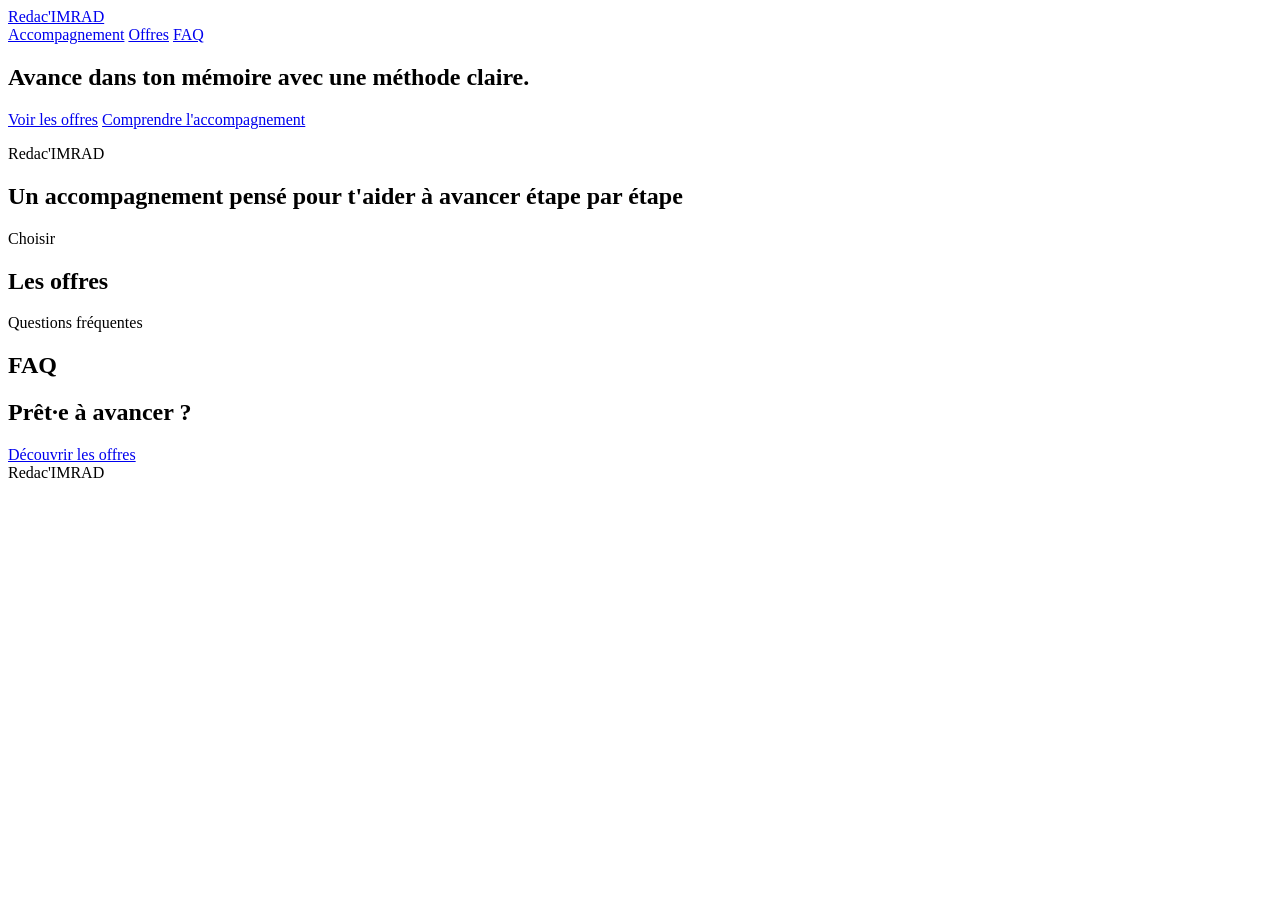
==== index.html @ b7d5efb0 "Initialise la page publique Redac'IMRAD" ====
<!doctype html>
<html lang="fr">
<head>
  <meta charset="utf-8">
  <meta name="viewport" content="width=device-width, initial-scale=1">
  <meta name="description" content="Redac'IMRAD — accompagnement des étudiants pour structurer et avancer dans leur mémoire.">
  <title>Redac'IMRAD</title>
  <link rel="stylesheet" href="styles.css">
</head>
<body>
  <header class="site-header">
    <div class="container header-inner">
      <a class="brand" href="#top" id="brand-name">Redac'IMRAD</a>
      <nav aria-label="Navigation principale">
        <a href="#accompagnement">Accompagnement</a>
        <a href="#offres">Offres</a>
        <a href="#faq">FAQ</a>
      </nav>
    </div>
  </header>

  <main id="top">
    <section class="hero">
      <div class="container hero-inner">
        <p class="eyebrow" id="hero-eyebrow"></p>
        <h1 id="hero-title">Avance dans ton mémoire avec une méthode claire.</h1>
        <p class="hero-text" id="hero-text"></p>
        <div class="hero-actions">
          <a class="button button-primary" id="primary-cta" href="#offres">Voir les offres</a>
          <a class="button button-secondary" href="#accompagnement">Comprendre l'accompagnement</a>
        </div>
      </div>
    </section>

    <section class="section" id="accompagnement">
      <div class="container">
        <p class="section-kicker">Redac'IMRAD</p>
        <h2>Un accompagnement pensé pour t'aider à avancer étape par étape</h2>
        <div class="feature-grid" id="features"></div>
      </div>
    </section>

    <section class="section section-alt" id="offres">
      <div class="container">
        <p class="section-kicker">Choisir</p>
        <h2>Les offres</h2>
        <p class="section-intro" id="offers-intro"></p>
        <div class="offers-grid" id="offers"></div>
      </div>
    </section>

    <section class="section" id="faq">
      <div class="container narrow">
        <p class="section-kicker">Questions fréquentes</p>
        <h2>FAQ</h2>
        <div id="faq-list"></div>
      </div>
    </section>

    <section class="final-cta">
      <div class="container narrow">
        <h2 id="final-title">Prêt·e à avancer ?</h2>
        <p id="final-text"></p>
        <a class="button button-primary" id="final-cta" href="#offres">Découvrir les offres</a>
      </div>
    </section>
  </main>

  <footer class="site-footer">
    <div class="container footer-inner">
      <span id="footer-brand">Redac'IMRAD</span>
      <span id="footer-note"></span>
    </div>
  </footer>

  <script src="config.js"></script>
  <script src="app.js"></script>
</body>
</html>
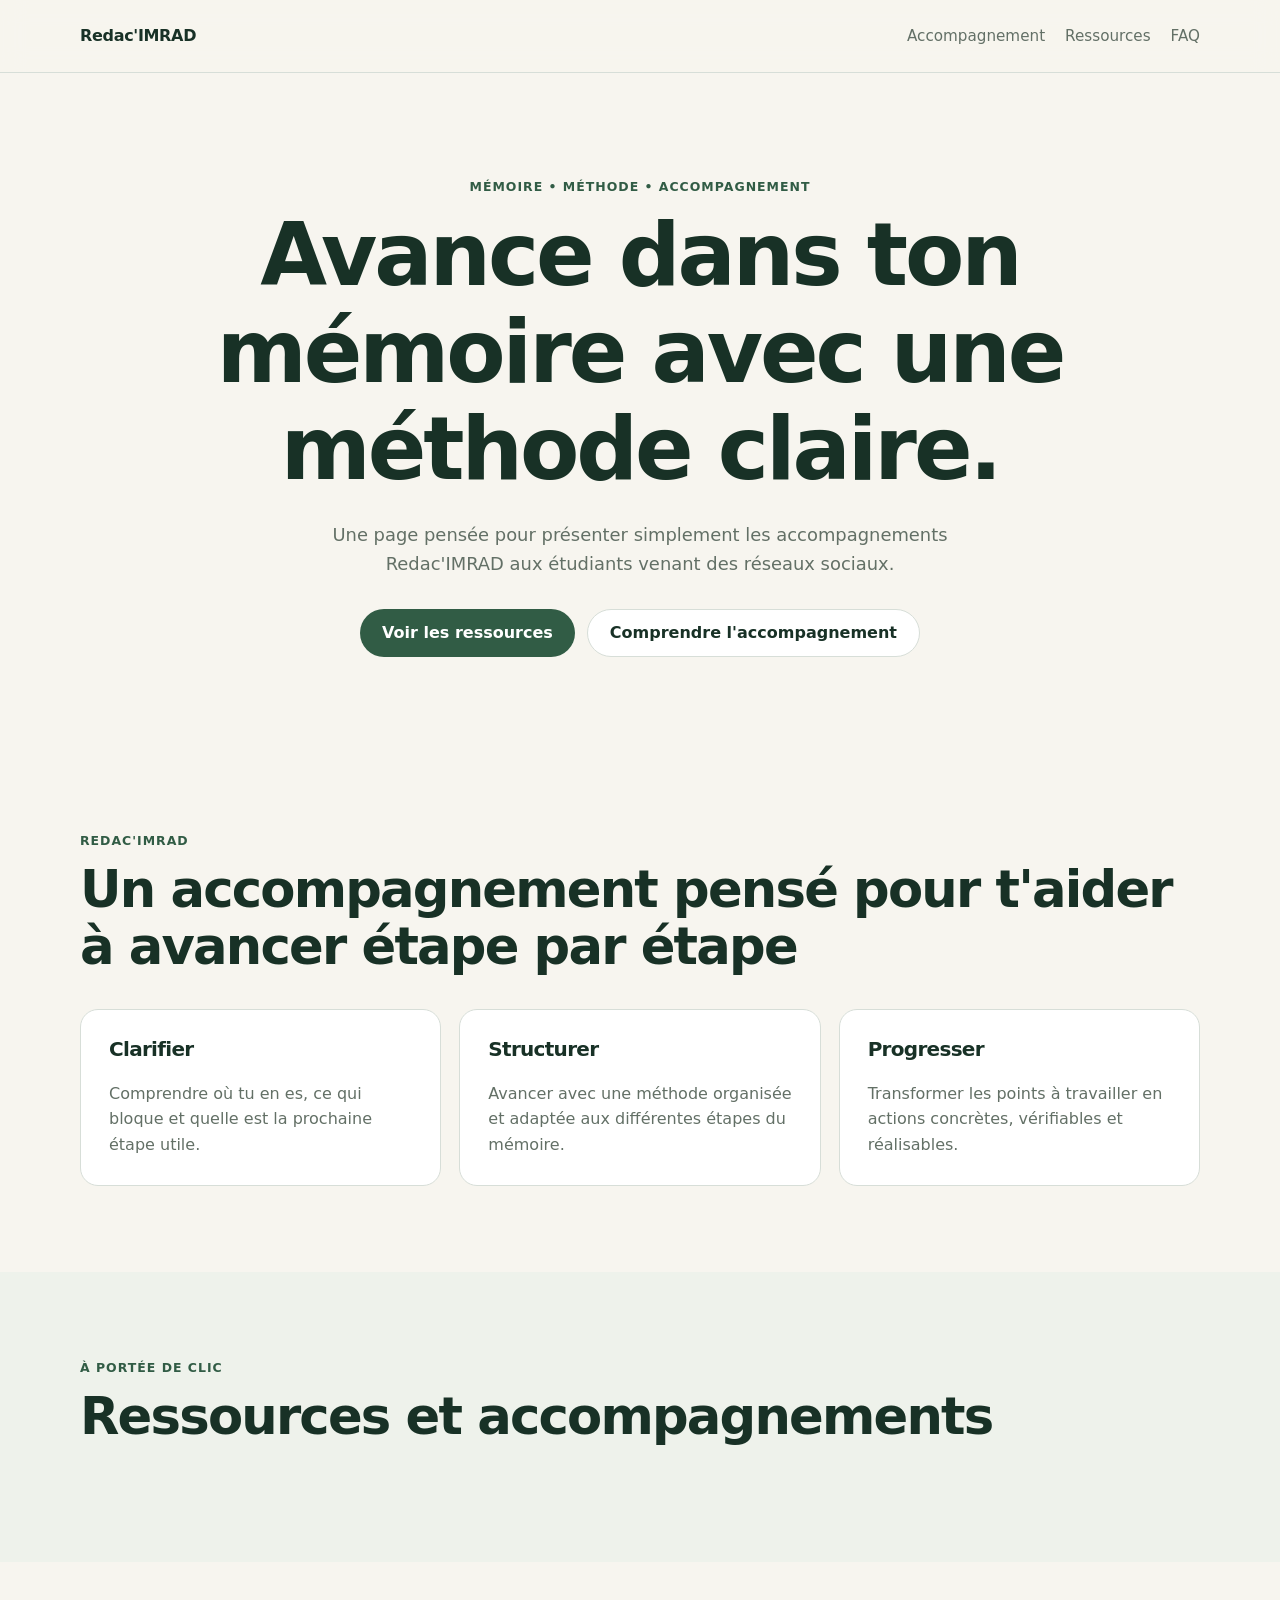
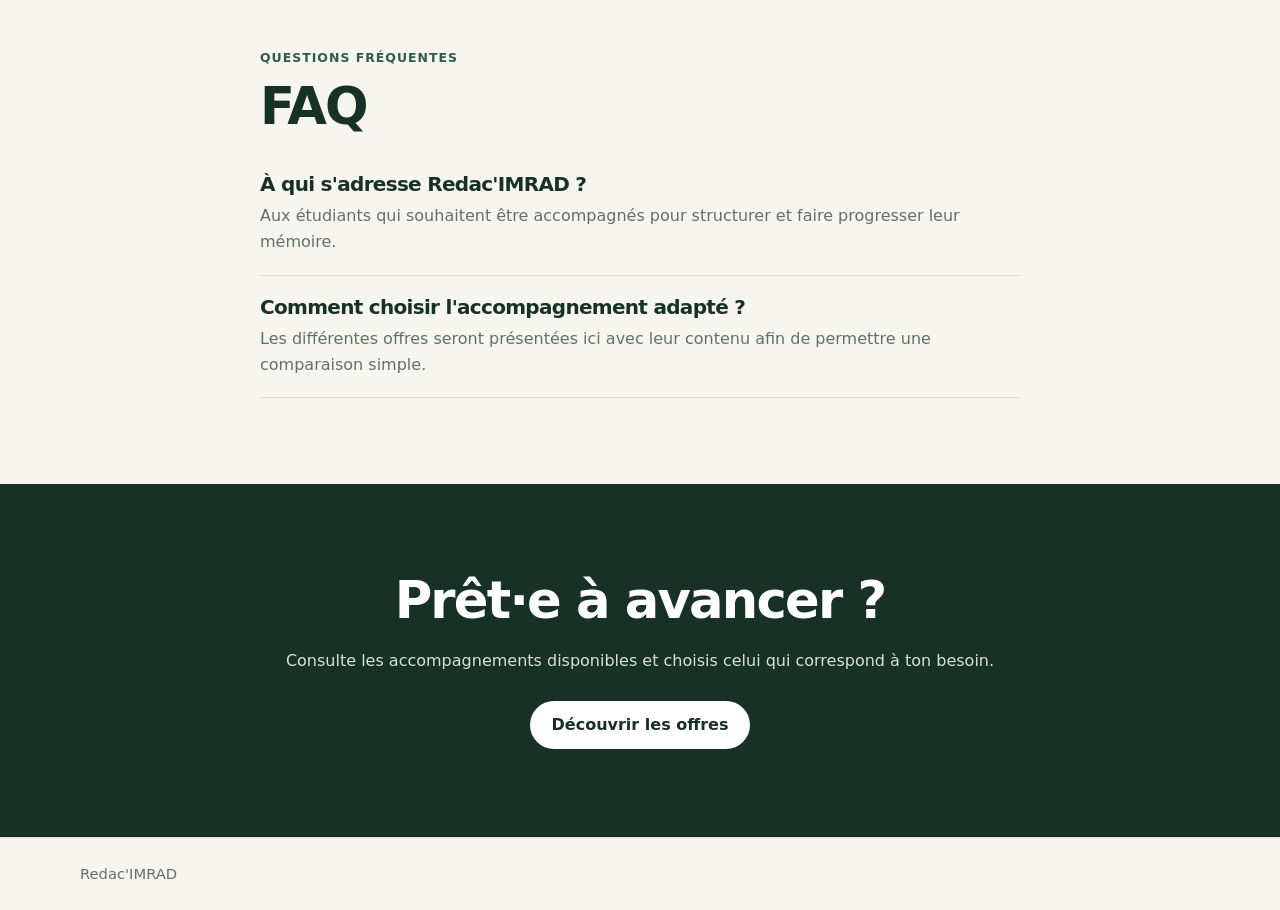
==== commit a495b63c: "Fusionne le design public avec la structure dynamique lien-en-bio" ====
--- a/index.html
+++ b/index.html
@@ -13,7 +13,7 @@
       <a class="brand" href="#top" id="brand-name">Redac'IMRAD</a>
       <nav aria-label="Navigation principale">
         <a href="#accompagnement">Accompagnement</a>
-        <a href="#offres">Offres</a>
+        <a href="#ressources">Ressources</a>
         <a href="#faq">FAQ</a>
       </nav>
     </div>
@@ -26,7 +26,7 @@
         <h1 id="hero-title">Avance dans ton mémoire avec une méthode claire.</h1>
         <p class="hero-text" id="hero-text"></p>
         <div class="hero-actions">
-          <a class="button button-primary" id="primary-cta" href="#offres">Voir les offres</a>
+          <a class="button button-primary" href="#ressources">Voir les ressources</a>
           <a class="button button-secondary" href="#accompagnement">Comprendre l'accompagnement</a>
         </div>
       </div>
@@ -40,12 +40,14 @@
       </div>
     </section>
 
-    <section class="section section-alt" id="offres">
+    <section class="section section-alt" id="ressources">
       <div class="container">
-        <p class="section-kicker">Choisir</p>
-        <h2>Les offres</h2>
-        <p class="section-intro" id="offers-intro"></p>
-        <div class="offers-grid" id="offers"></div>
+        <p class="section-kicker">À portée de clic</p>
+        <div class="remote-head">
+          <h2 id="remote-title">Ressources et accompagnements</h2>
+          <p class="section-intro" id="remote-tagline"></p>
+        </div>
+        <div id="dynamic-content" aria-live="polite"></div>
       </div>
     </section>
 
@@ -61,7 +63,7 @@
       <div class="container narrow">
         <h2 id="final-title">Prêt·e à avancer ?</h2>
         <p id="final-text"></p>
-        <a class="button button-primary" id="final-cta" href="#offres">Découvrir les offres</a>
+        <a class="button button-primary" id="final-cta" href="#ressources">Découvrir les ressources</a>
       </div>
     </section>
   </main>
@@ -69,7 +71,7 @@
   <footer class="site-footer">
     <div class="container footer-inner">
       <span id="footer-brand">Redac'IMRAD</span>
-      <span id="footer-note"></span>
+      <span id="dynamic-footer"></span>
     </div>
   </footer>
 
--- a/styles.css
+++ b/styles.css
@@ -0,0 +1,76 @@
+:root {
+  --bg: #f7f5ef;
+  --surface: #ffffff;
+  --surface-alt: #eef2eb;
+  --text: #183126;
+  --muted: #637066;
+  --accent: #315c45;
+  --accent-dark: #244535;
+  --border: #d7ded8;
+  --max: 1120px;
+  --radius: 18px;
+}
+
+* { box-sizing: border-box; }
+html { scroll-behavior: smooth; }
+body {
+  margin: 0;
+  font-family: Inter, ui-sans-serif, system-ui, -apple-system, BlinkMacSystemFont, "Segoe UI", sans-serif;
+  color: var(--text);
+  background: var(--bg);
+  line-height: 1.6;
+}
+a { color: inherit; }
+.container { width: min(calc(100% - 32px), var(--max)); margin: 0 auto; }
+.narrow { max-width: 760px; }
+.site-header {
+  position: sticky;
+  top: 0;
+  z-index: 20;
+  background: rgba(247, 245, 239, 0.94);
+  border-bottom: 1px solid var(--border);
+  backdrop-filter: blur(12px);
+}
+.header-inner, .footer-inner { display: flex; align-items: center; justify-content: space-between; gap: 24px; min-height: 72px; }
+.brand { font-weight: 800; text-decoration: none; letter-spacing: -0.02em; }
+nav { display: flex; gap: 20px; }
+nav a { text-decoration: none; font-size: 0.95rem; color: var(--muted); }
+nav a:hover { color: var(--text); }
+.hero { padding: 104px 0 88px; }
+.hero-inner { max-width: 900px; text-align: center; }
+.eyebrow, .section-kicker { margin: 0 0 10px; font-weight: 800; color: var(--accent); text-transform: uppercase; letter-spacing: 0.08em; font-size: 0.78rem; }
+h1, h2, h3 { line-height: 1.12; letter-spacing: -0.035em; margin-top: 0; }
+h1 { font-size: clamp(2.5rem, 7vw, 5.4rem); margin-bottom: 24px; }
+h2 { font-size: clamp(2rem, 4vw, 3.25rem); margin-bottom: 18px; }
+h3 { font-size: 1.25rem; }
+.hero-text, .section-intro { max-width: 720px; margin: 0 auto 30px; color: var(--muted); font-size: 1.12rem; }
+.hero-actions { display: flex; justify-content: center; flex-wrap: wrap; gap: 12px; }
+.button { display: inline-flex; align-items: center; justify-content: center; min-height: 48px; padding: 0 22px; border-radius: 999px; text-decoration: none; font-weight: 750; transition: transform .15s ease, background .15s ease; }
+.button:hover { transform: translateY(-1px); }
+.button-primary { background: var(--accent); color: white; }
+.button-primary:hover { background: var(--accent-dark); }
+.button-secondary { border: 1px solid var(--border); background: var(--surface); }
+.section { padding: 86px 0; }
+.section-alt { background: var(--surface-alt); }
+.feature-grid, .offers-grid { display: grid; grid-template-columns: repeat(3, minmax(0, 1fr)); gap: 18px; margin-top: 34px; }
+.card, .offer-card { background: var(--surface); border: 1px solid var(--border); border-radius: var(--radius); padding: 28px; }
+.card p, .offer-card p { color: var(--muted); margin-bottom: 0; }
+.offer-card { display: flex; flex-direction: column; gap: 12px; }
+.offer-card .price { font-size: 1.7rem; font-weight: 850; color: var(--text); }
+.offer-card ul { padding-left: 20px; color: var(--muted); }
+.offer-card .button { margin-top: auto; }
+.empty-state { grid-column: 1 / -1; text-align: center; padding: 36px; border: 1px dashed var(--border); border-radius: var(--radius); color: var(--muted); background: rgba(255,255,255,.55); }
+.faq-item { border-bottom: 1px solid var(--border); padding: 20px 0; }
+.faq-item h3 { margin-bottom: 8px; }
+.faq-item p { margin: 0; color: var(--muted); }
+.final-cta { padding: 88px 0; background: var(--text); color: white; text-align: center; }
+.final-cta p { color: #d7e0da; margin-bottom: 28px; }
+.final-cta .button-primary { background: white; color: var(--text); }
+.site-footer { border-top: 1px solid var(--border); color: var(--muted); font-size: .92rem; }
+
+@media (max-width: 820px) {
+  nav { display: none; }
+  .hero { padding-top: 72px; }
+  .feature-grid, .offers-grid { grid-template-columns: 1fr; }
+  .footer-inner { align-items: flex-start; flex-direction: column; justify-content: center; padding: 22px 0; gap: 4px; }
+}
